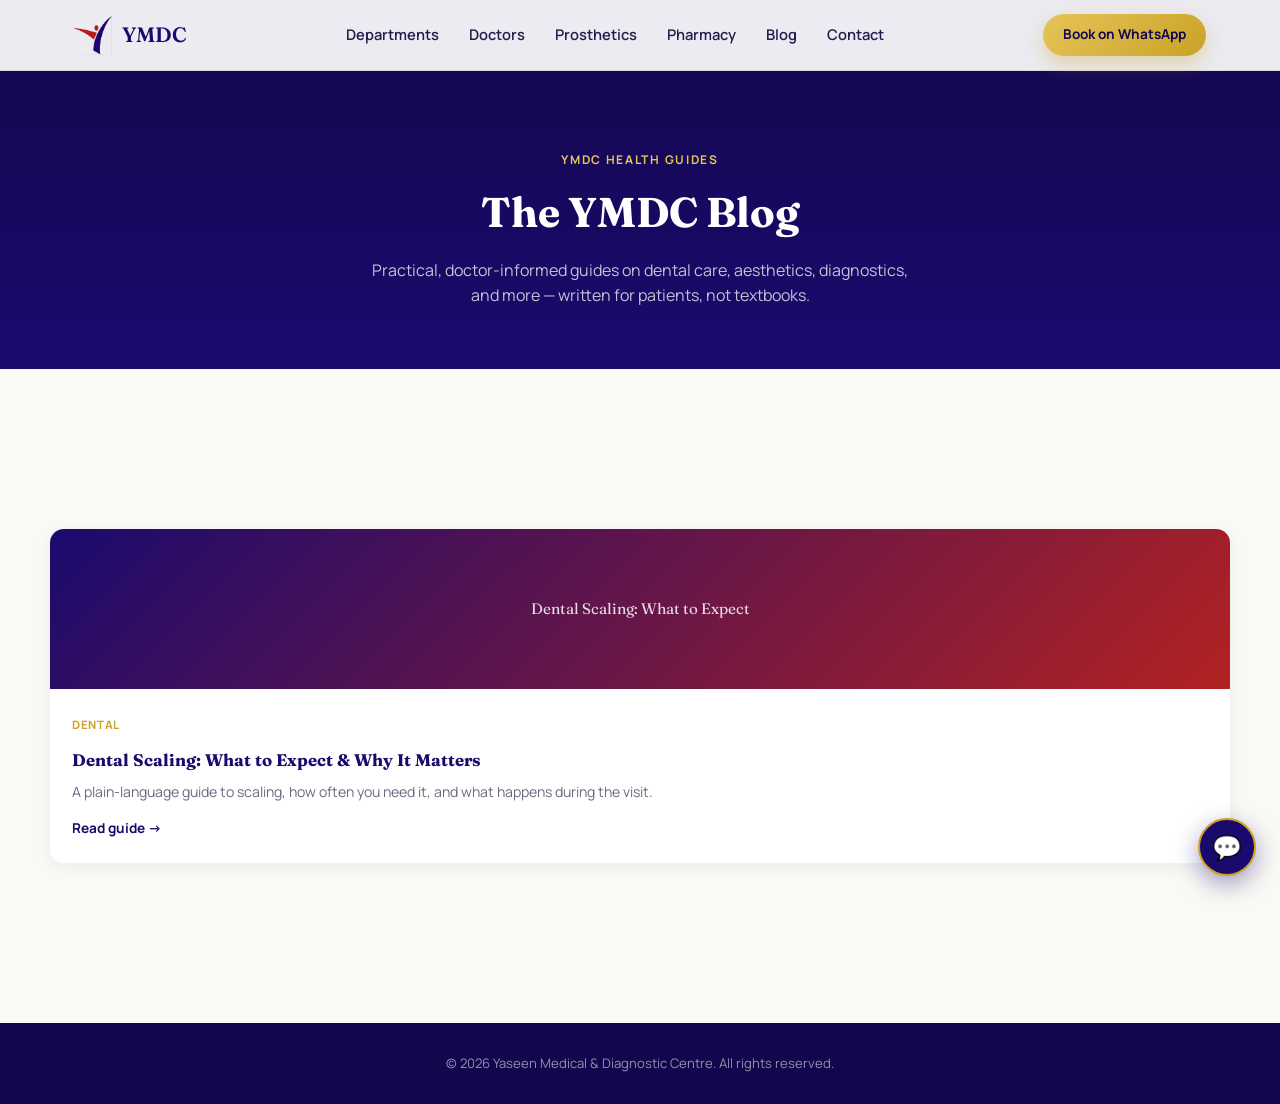
==== blog/index.html @ 47c88a50 "Initial YMDC site" ====
<!DOCTYPE html>
<html lang="en">
<head>
<meta charset="UTF-8">
<meta name="viewport" content="width=device-width, initial-scale=1.0">
<title>Blog — YMDC | Dental, Aesthetic & Health Guides</title>
<meta name="description" content="Health guides from Yaseen Medical & Diagnostic Centre — dental care, aesthetics, diagnostics, and prosthetics, explained simply by our consultants.">
<link rel="canonical" href="https://ymdc.pk/blog/">
<link rel="icon" type="image/png" href="../images/logo.png">
<link rel="stylesheet" href="../css/style.css">
</head>
<body>

<nav class="nav">
  <div class="nav-inner">
    <a href="../index.html" class="brand">
      <img src="../images/logo.png" alt="YMDC logo">
      YMDC
    </a>
    <ul class="nav-links">
      <li><a href="../index.html#departments">Departments</a></li>
      <li><a href="../index.html#doctors">Doctors</a></li>
      <li><a href="../index.html#prosthetics">Prosthetics</a></li>
      <li><a href="../index.html#pharmacy">Pharmacy</a></li>
      <li><a href="index.html">Blog</a></li>
      <li><a href="../index.html#contact">Contact</a></li>
    </ul>
    <div class="nav-cta">
      <a href="https://wa.me/923356733777" class="btn btn-gold btn-sm" target="_blank" rel="noopener">Book on WhatsApp</a>
    </div>
  </div>
</nav>

<header class="blog-hero">
  <div class="container">
    <span class="eyebrow" style="color:var(--gold-light)">YMDC Health Guides</span>
    <h1>The YMDC Blog</h1>
    <p>Practical, doctor-informed guides on dental care, aesthetics, diagnostics, and more — written for patients, not textbooks.</p>
  </div>
</header>

<section>
  <div class="container blog-index-grid">
    <a href="posts/dental-scaling-guide.html" class="blog-card">
      <div class="thumb">Dental Scaling: What to Expect</div>
      <div class="body">
        <span class="cat">Dental</span>
        <h3>Dental Scaling: What to Expect & Why It Matters</h3>
        <p>A plain-language guide to scaling, how often you need it, and what happens during the visit.</p>
        <span class="read-more">Read guide →</span>
      </div>
    </a>
    <!-- Add new <a class="blog-card"> blocks here as posts/*.html files are added -->
  </div>
</section>

<footer>
  <div class="container">
    &copy; <span id="year"></span> Yaseen Medical & Diagnostic Centre. All rights reserved.
  </div>
</footer>

<a href="https://wa.me/923356733777" class="wa-float" target="_blank" rel="noopener" aria-label="Book on WhatsApp">💬</a>
<script src="../js/main.js"></script>
</body>
</html>
---- css/style.css ----
/* ============================================
   YMDC — Yaseen Medical & Diagnostic Centre
   Brand: Navy / Gold / Red / White — premium, trustworthy, modest
   ============================================ */

@import url('https://fonts.googleapis.com/css2?family=Fraunces:ital,opsz,wght@0,9..144,400;0,9..144,600;1,9..144,500&family=Manrope:wght@400;500;600;700;800&display=swap');

:root {
  --navy: #1A0A6E;
  --navy-deep: #12074c;
  --gold: #C9A227;
  --gold-light: #e6c458;
  --red: #B22222;
  --white: #FFFFFF;
  --off-white: #FAF9F5;
  --ink: #221C4A;
  --grey: #6b6880;

  --font-display: 'Fraunces', serif;
  --font-body: 'Manrope', sans-serif;

  --radius: 14px;
  --shadow-soft: 0 10px 30px rgba(26, 10, 110, 0.08);
  --shadow-card: 0 4px 18px rgba(26, 10, 110, 0.06);
}

* { margin: 0; padding: 0; box-sizing: border-box; }

html { scroll-behavior: smooth; }

body {
  font-family: var(--font-body);
  color: var(--ink);
  background: var(--off-white);
  line-height: 1.6;
  overflow-x: hidden;
}

img { max-width: 100%; display: block; }
a { text-decoration: none; color: inherit; }
ul { list-style: none; }

.container {
  max-width: 1180px;
  margin: 0 auto;
  padding: 0 24px;
}

h1, h2, h3 { font-family: var(--font-display); color: var(--navy); }

.eyebrow {
  font-family: var(--font-body);
  font-weight: 700;
  letter-spacing: 0.14em;
  text-transform: uppercase;
  font-size: 0.75rem;
  color: var(--gold);
  display: block;
  margin-bottom: 10px;
}

/* ---------- Buttons ---------- */
.btn {
  display: inline-flex;
  align-items: center;
  gap: 8px;
  padding: 14px 28px;
  border-radius: 999px;
  font-weight: 700;
  font-size: 0.95rem;
  border: none;
  cursor: pointer;
  transition: transform 0.2s ease, box-shadow 0.2s ease;
}
.btn:hover { transform: translateY(-2px); }

.btn-gold {
  background: linear-gradient(135deg, var(--gold-light), var(--gold));
  color: var(--navy-deep);
  box-shadow: 0 8px 20px rgba(201, 162, 39, 0.35);
}
.btn-outline {
  background: transparent;
  color: var(--white);
  border: 1.5px solid rgba(255,255,255,0.6);
}
.btn-outline:hover { background: rgba(255,255,255,0.1); }

.btn-navy {
  background: var(--navy);
  color: var(--white);
  box-shadow: 0 8px 20px rgba(26,10,110,0.25);
}

/* ---------- Nav ---------- */
.nav {
  position: fixed;
  top: 0; left: 0; right: 0;
  z-index: 100;
  background: rgba(255,255,255,0.92);
  backdrop-filter: blur(10px);
  border-bottom: 1px solid rgba(26,10,110,0.08);
}
.nav-inner {
  max-width: 1180px;
  margin: 0 auto;
  padding: 14px 24px;
  display: flex;
  align-items: center;
  justify-content: space-between;
}
.brand {
  display: flex;
  align-items: center;
  gap: 10px;
  font-family: var(--font-display);
  font-weight: 600;
  font-size: 1.3rem;
  color: var(--navy);
}
.brand img { height: 40px; width: auto; }

.nav-links {
  display: flex;
  gap: 30px;
  font-weight: 600;
  font-size: 0.92rem;
}
.nav-links a { position: relative; padding: 4px 0; color: var(--ink); }
.nav-links a:hover { color: var(--navy); }
.nav-links a::after {
  content: '';
  position: absolute;
  bottom: -2px; left: 0;
  width: 0; height: 2px;
  background: var(--gold);
  transition: width 0.25s ease;
}
.nav-links a:hover::after { width: 100%; }

.nav-cta { display: flex; align-items: center; gap: 18px; }
.btn-sm { padding: 10px 20px; font-size: 0.85rem; }

.nav-toggle { display: none; }

/* ---------- Hero ---------- */
.hero {
  position: relative;
  padding: 170px 0 100px;
  background:
    radial-gradient(1200px 600px at 85% -10%, rgba(201,162,39,0.18), transparent 60%),
    linear-gradient(180deg, var(--navy-deep) 0%, var(--navy) 55%, #23117f 100%);
  color: var(--white);
  overflow: hidden;
}
.hero::before {
  content: '';
  position: absolute;
  inset: 0;
  background-image:
    linear-gradient(rgba(255,255,255,0.035) 1px, transparent 1px),
    linear-gradient(90deg, rgba(255,255,255,0.035) 1px, transparent 1px);
  background-size: 46px 46px;
  mask-image: radial-gradient(circle at 70% 20%, black, transparent 70%);
}
.hero-grid {
  position: relative;
  display: grid;
  grid-template-columns: 1.15fr 0.85fr;
  gap: 50px;
  align-items: center;
}
.hero h1 {
  font-size: clamp(2.4rem, 4.2vw, 3.6rem);
  color: var(--white);
  line-height: 1.08;
  font-weight: 600;
}
.hero h1 em {
  font-style: italic;
  color: var(--gold-light);
}
.hero p {
  margin-top: 20px;
  font-size: 1.1rem;
  color: rgba(255,255,255,0.82);
  max-width: 480px;
}
.hero-actions {
  margin-top: 34px;
  display: flex;
  gap: 16px;
  flex-wrap: wrap;
}
.hero-stats {
  margin-top: 50px;
  display: flex;
  gap: 40px;
}
.hero-stats div strong {
  display: block;
  font-family: var(--font-display);
  font-size: 1.8rem;
  color: var(--gold-light);
}
.hero-stats div span {
  font-size: 0.82rem;
  color: rgba(255,255,255,0.65);
}

.hero-card {
  background: rgba(255,255,255,0.06);
  border: 1px solid rgba(255,255,255,0.14);
  border-radius: var(--radius);
  padding: 30px;
  backdrop-filter: blur(6px);
}
.hero-card h3 {
  color: var(--white);
  font-size: 1.15rem;
  margin-bottom: 16px;
}
.hero-list li {
  display: flex;
  justify-content: space-between;
  padding: 12px 0;
  border-bottom: 1px dashed rgba(255,255,255,0.15);
  font-size: 0.92rem;
  color: rgba(255,255,255,0.85);
}
.hero-list li:last-child { border-bottom: none; }
.hero-list li span:last-child { color: var(--gold-light); font-weight: 600; }

/* ---------- Section shared ---------- */
section { padding: 90px 0; }
.section-head {
  text-align: center;
  max-width: 640px;
  margin: 0 auto 50px;
}
.section-head h2 {
  font-size: clamp(1.8rem, 3vw, 2.4rem);
  font-weight: 500;
}
.section-head p {
  margin-top: 14px;
  color: var(--grey);
  font-size: 1.02rem;
}

.bg-navy { background: var(--navy); color: var(--white); }
.bg-navy .section-head h2 { color: var(--white); }
.bg-navy .section-head p { color: rgba(255,255,255,0.7); }

/* ---------- Departments ---------- */
.dept-grid {
  display: grid;
  grid-template-columns: repeat(auto-fit, minmax(230px, 1fr));
  gap: 22px;
}
.dept-card {
  background: var(--white);
  border-radius: var(--radius);
  padding: 30px 26px;
  box-shadow: var(--shadow-card);
  border: 1px solid rgba(26,10,110,0.06);
  transition: transform 0.25s ease, box-shadow 0.25s ease;
  position: relative;
  overflow: hidden;
}
.dept-card:hover {
  transform: translateY(-6px);
  box-shadow: var(--shadow-soft);
}
.dept-card::before {
  content: '';
  position: absolute;
  top: 0; left: 0;
  width: 4px; height: 100%;
  background: linear-gradient(180deg, var(--gold), var(--red));
  opacity: 0;
  transition: opacity 0.25s ease;
}
.dept-card:hover::before { opacity: 1; }
.dept-icon { font-size: 1.8rem; margin-bottom: 14px; display: block; }
.dept-card h3 { font-size: 1.08rem; margin-bottom: 8px; }
.dept-card p { color: var(--grey); font-size: 0.92rem; }

/* ---------- Prosthetics feature ---------- */
.feature-split {
  display: grid;
  grid-template-columns: 1fr 1fr;
  gap: 60px;
  align-items: center;
}
.feature-split .tag {
  display: inline-block;
  background: rgba(201,162,39,0.14);
  color: var(--gold);
  font-weight: 700;
  font-size: 0.75rem;
  letter-spacing: 0.08em;
  text-transform: uppercase;
  padding: 6px 14px;
  border-radius: 999px;
  margin-bottom: 18px;
}
.feature-split h2 { font-size: 2rem; margin-bottom: 18px; }
.feature-split p { color: var(--grey); margin-bottom: 26px; font-size: 1.02rem; }
.feature-visual {
  background: linear-gradient(135deg, var(--navy), var(--navy-deep));
  border-radius: 20px;
  aspect-ratio: 4/3.2;
  position: relative;
  display: flex;
  align-items: center;
  justify-content: center;
  overflow: hidden;
}
.feature-visual::after {
  content: '';
  position: absolute;
  width: 220px; height: 220px;
  background: radial-gradient(circle, rgba(201,162,39,0.35), transparent 70%);
  top: -40px; right: -40px;
}
.feature-visual span {
  font-family: var(--font-display);
  color: rgba(255,255,255,0.9);
  font-size: 1.3rem;
  text-align: center;
  padding: 40px;
  position: relative;
  z-index: 1;
}
.feature-checks { display: flex; flex-direction: column; gap: 12px; }
.feature-checks li {
  display: flex;
  gap: 10px;
  align-items: flex-start;
  font-size: 0.95rem;
  color: var(--ink);
}
.feature-checks li::before {
  content: '✓';
  color: var(--red);
  font-weight: 800;
  flex-shrink: 0;
}

/* ---------- Doctors ---------- */
.doctor-group { margin-bottom: 46px; }
.doctor-group h3 {
  font-size: 1.1rem;
  color: var(--gold);
  font-family: var(--font-body);
  font-weight: 800;
  letter-spacing: 0.06em;
  text-transform: uppercase;
  margin-bottom: 20px;
  padding-bottom: 10px;
  border-bottom: 2px solid rgba(201,162,39,0.25);
}
.doctor-grid {
  display: grid;
  grid-template-columns: repeat(auto-fit, minmax(260px, 1fr));
  gap: 18px;
}
.doctor-card {
  background: var(--white);
  border-radius: var(--radius);
  padding: 22px 24px;
  box-shadow: var(--shadow-card);
  border-left: 3px solid var(--navy);
}
.doctor-card h4 { font-size: 1.05rem; color: var(--navy); margin-bottom: 6px; }
.doctor-card .qual { font-size: 0.85rem; color: var(--grey); margin-bottom: 12px; }
.doctor-card .avail {
  font-size: 0.85rem;
  color: var(--red);
  font-weight: 600;
  display: flex;
  align-items: center;
  gap: 6px;
}

/* ---------- Pharmacy ---------- */
.pharmacy-strip {
  background: linear-gradient(120deg, #fff 60%, rgba(201,162,39,0.06));
  border: 1px solid rgba(201,162,39,0.25);
  border-radius: var(--radius);
  padding: 40px;
  display: flex;
  align-items: center;
  justify-content: space-between;
  gap: 30px;
  flex-wrap: wrap;
}
.pharmacy-strip h3 { font-size: 1.4rem; margin-bottom: 8px; }
.pharmacy-strip p { color: var(--grey); }
.pharmacy-hours {
  background: var(--navy);
  color: var(--white);
  padding: 14px 26px;
  border-radius: 12px;
  text-align: center;
  font-weight: 700;
  white-space: nowrap;
}
.pharmacy-hours span { display: block; font-size: 0.75rem; font-weight: 500; color: var(--gold-light); }

/* ---------- Promotions ---------- */
.promo-grid {
  display: grid;
  grid-template-columns: repeat(auto-fit, minmax(280px, 1fr));
  gap: 20px;
}
.promo-card {
  background: linear-gradient(135deg, var(--navy-deep), var(--navy));
  color: var(--white);
  border-radius: var(--radius);
  padding: 30px;
  position: relative;
  overflow: hidden;
}
.promo-card::after {
  content: '';
  position: absolute;
  width: 140px; height: 140px;
  background: radial-gradient(circle, rgba(201,162,39,0.4), transparent 70%);
  bottom: -50px; right: -50px;
}
.promo-card .price {
  font-family: var(--font-display);
  font-size: 2.2rem;
  color: var(--gold-light);
  margin: 12px 0;
}
.promo-card p.note { font-size: 0.8rem; color: rgba(255,255,255,0.6); margin-top: 14px; }

/* ---------- Trust / Patient Info ---------- */
.trust-grid {
  display: grid;
  grid-template-columns: repeat(auto-fit, minmax(240px, 1fr));
  gap: 24px;
  margin-top: 40px;
}
.trust-card { text-align: center; padding: 20px; }
.trust-card .num {
  font-family: var(--font-display);
  font-size: 1.6rem;
  color: var(--gold);
  margin-bottom: 10px;
}
.trust-card p { font-size: 0.9rem; color: var(--grey); }

/* ---------- Blog preview ---------- */
.blog-grid {
  display: grid;
  grid-template-columns: repeat(auto-fit, minmax(280px, 1fr));
  gap: 24px;
}
.blog-card {
  background: var(--white);
  border-radius: var(--radius);
  overflow: hidden;
  box-shadow: var(--shadow-card);
  transition: transform 0.25s ease;
}
.blog-card:hover { transform: translateY(-6px); }
.blog-card .thumb {
  height: 160px;
  background: linear-gradient(135deg, var(--navy), var(--red));
  display: flex;
  align-items: center;
  justify-content: center;
  color: rgba(255,255,255,0.85);
  font-family: var(--font-display);
  font-size: 0.95rem;
  text-align: center;
  padding: 20px;
}
.blog-card .body { padding: 22px; }
.blog-card .cat {
  font-size: 0.72rem;
  font-weight: 700;
  letter-spacing: 0.06em;
  text-transform: uppercase;
  color: var(--gold);
}
.blog-card h3 { font-size: 1.05rem; margin: 10px 0 8px; }
.blog-card p { color: var(--grey); font-size: 0.88rem; }
.blog-card .read-more { margin-top: 14px; font-weight: 700; font-size: 0.85rem; color: var(--navy); display: inline-block; }

/* ---------- Contact / Footer ---------- */
.contact-wrap {
  display: grid;
  grid-template-columns: 1fr 1fr;
  gap: 50px;
}
.contact-block h3 { color: var(--white); font-size: 1.1rem; margin-bottom: 8px; }
.contact-block p, .contact-block a { color: rgba(255,255,255,0.75); font-size: 0.95rem; }
.contact-list { margin-top: 24px; display: flex; flex-direction: column; gap: 16px; }
.contact-list li { display: flex; gap: 12px; align-items: flex-start; }
.contact-list strong { color: var(--gold-light); display: block; font-size: 0.82rem; text-transform: uppercase; letter-spacing: 0.05em; margin-bottom: 2px; }
.map-embed {
  border-radius: var(--radius);
  overflow: hidden;
  border: 1px solid rgba(255,255,255,0.15);
  height: 320px;
}
.map-embed iframe { width: 100%; height: 100%; border: 0; filter: grayscale(0.3) contrast(1.05); }

footer {
  background: var(--navy-deep);
  color: rgba(255,255,255,0.55);
  padding: 30px 0;
  text-align: center;
  font-size: 0.82rem;
}
footer a { color: var(--gold-light); }

/* ---------- WhatsApp floating button ---------- */
.wa-float {
  position: fixed;
  bottom: 24px;
  right: 24px;
  z-index: 90;
  background: var(--navy);
  color: var(--white);
  width: 58px; height: 58px;
  border-radius: 50%;
  display: flex;
  align-items: center;
  justify-content: center;
  box-shadow: 0 8px 24px rgba(26,10,110,0.4);
  font-size: 1.5rem;
  border: 2px solid var(--gold);
}

/* ---------- Blog / Article pages ---------- */
.blog-hero {
  padding: 150px 0 60px;
  background: linear-gradient(180deg, var(--navy-deep), var(--navy));
  color: var(--white);
  text-align: center;
}
.blog-hero h1 { color: var(--white); font-size: clamp(1.8rem, 3.4vw, 2.6rem); }
.blog-hero p { color: rgba(255,255,255,0.75); margin-top: 12px; max-width: 560px; margin-left:auto; margin-right:auto; }

.blog-index-grid {
  display: grid;
  grid-template-columns: repeat(auto-fit, minmax(280px, 1fr));
  gap: 24px;
  padding: 70px 0;
}

.article {
  max-width: 740px;
  margin: 0 auto;
  padding: 70px 24px 100px;
}
.article .cat {
  font-size: 0.75rem;
  font-weight: 700;
  letter-spacing: 0.08em;
  text-transform: uppercase;
  color: var(--gold);
}
.article h1 {
  font-size: clamp(1.8rem, 3.6vw, 2.6rem);
  margin: 14px 0 10px;
}
.article .meta { color: var(--grey); font-size: 0.88rem; margin-bottom: 30px; }
.article h2 { font-size: 1.4rem; margin: 34px 0 14px; }
.article p { margin-bottom: 18px; color: var(--ink); font-size: 1.02rem; }
.article ul { margin: 0 0 18px 20px; list-style: disc; color: var(--ink); }
.article ul li { margin-bottom: 8px; }
.article .cta-box {
  background: var(--off-white);
  border: 1px solid rgba(26,10,110,0.1);
  border-radius: var(--radius);
  padding: 26px;
  margin-top: 40px;
  text-align: center;
}
.article .back-link { display:inline-block; margin-bottom: 20px; font-weight: 700; font-size: 0.88rem; color: var(--navy); }

/* ---------- Responsive ---------- */
@media (max-width: 900px) {
  .hero-grid, .feature-split, .contact-wrap { grid-template-columns: 1fr; }
  .nav-links { display: none; }
  .hero { padding: 140px 0 70px; }
}
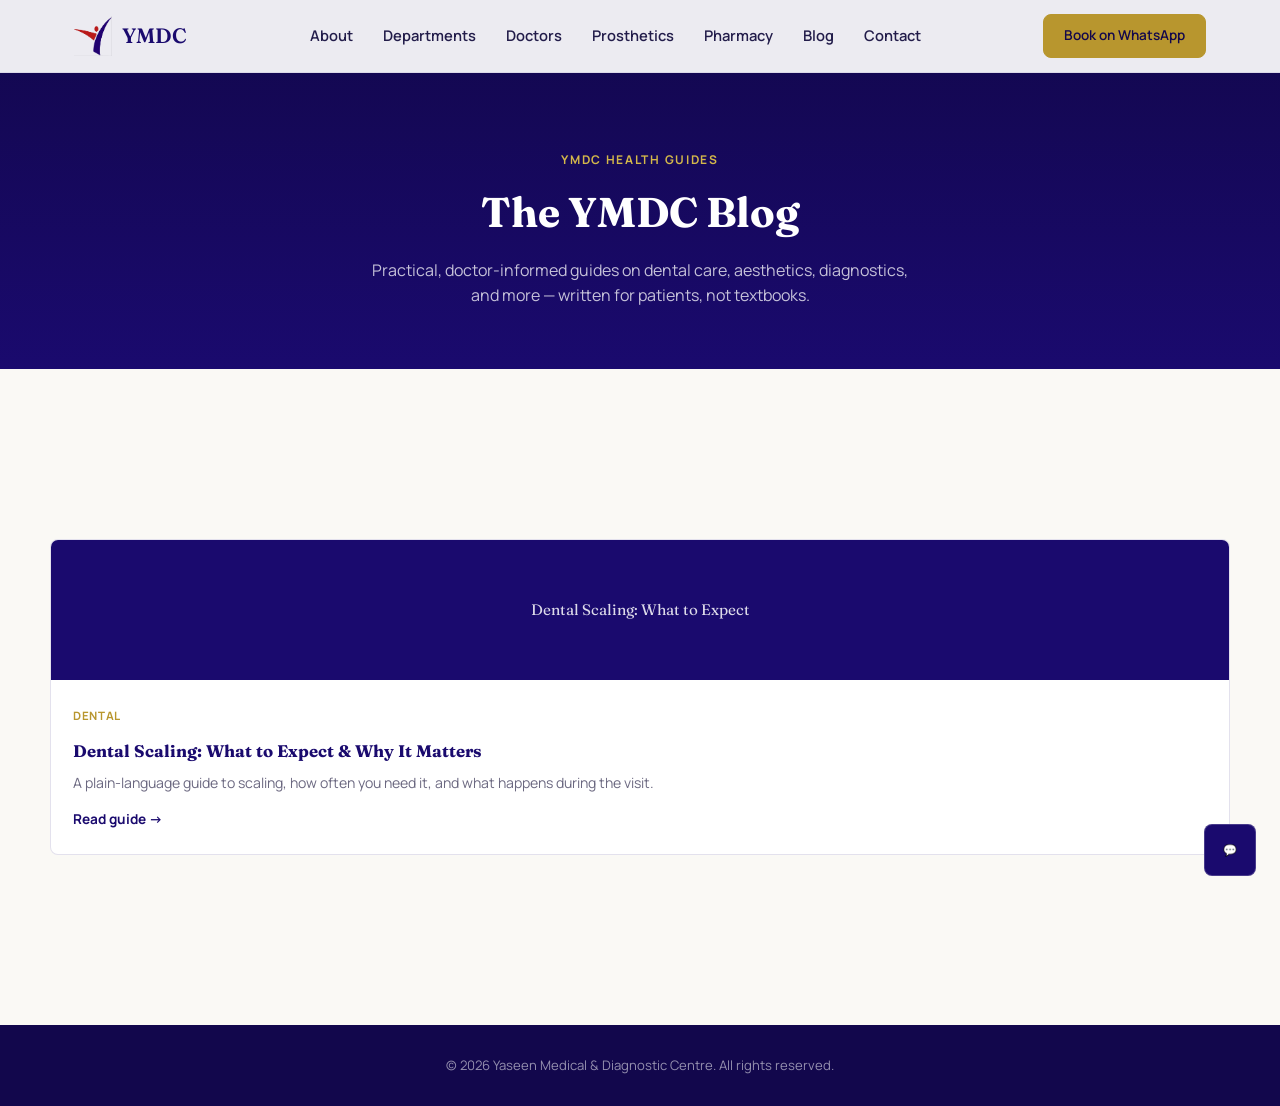
==== commit f1fc1d65: "Move About Us to a standalone about.html page Remove the inline homepage About section, add about.ht" ====
--- a/blog/index.html
+++ b/blog/index.html
@@ -18,6 +18,7 @@
       YMDC
     </a>
     <ul class="nav-links">
+      <li><a href="../about.html">About</a></li>
       <li><a href="../index.html#departments">Departments</a></li>
       <li><a href="../index.html#doctors">Doctors</a></li>
       <li><a href="../index.html#prosthetics">Prosthetics</a></li>
--- a/css/style.css
+++ b/css/style.css
@@ -1,6 +1,6 @@
 /* ============================================
    YMDC — Yaseen Medical & Diagnostic Centre
-   Brand: Navy / Gold / Red / White — premium, trustworthy, modest
+   Brand: Navy / Gold / Red / White — clean institutional, restrained
    ============================================ */
 
 @import url('https://fonts.googleapis.com/css2?family=Fraunces:ital,opsz,wght@0,9..144,400;0,9..144,600;1,9..144,500&family=Manrope:wght@400;500;600;700;800&display=swap');
@@ -8,8 +8,8 @@
 :root {
   --navy: #1A0A6E;
   --navy-deep: #12074c;
-  --gold: #C9A227;
-  --gold-light: #e6c458;
+  --gold: #B8962E;
+  --gold-light: #d4b84a;
   --red: #B22222;
   --white: #FFFFFF;
   --off-white: #FAF9F5;
@@ -19,9 +19,9 @@
   --font-display: 'Fraunces', serif;
   --font-body: 'Manrope', sans-serif;
 
-  --radius: 14px;
-  --shadow-soft: 0 10px 30px rgba(26, 10, 110, 0.08);
-  --shadow-card: 0 4px 18px rgba(26, 10, 110, 0.06);
+  --radius: 8px;
+  --border: 1px solid rgba(26, 10, 110, 0.12);
+  --border-hover: 1px solid rgba(26, 10, 110, 0.35);
 }
 
 * { margin: 0; padding: 0; box-sizing: border-box; }
@@ -64,33 +64,35 @@
   display: inline-flex;
   align-items: center;
   gap: 8px;
-  padding: 14px 28px;
-  border-radius: 999px;
-  font-weight: 700;
+  padding: 12px 24px;
+  border-radius: var(--radius);
+  font-weight: 600;
   font-size: 0.95rem;
-  border: none;
+  border: 1px solid transparent;
   cursor: pointer;
-  transition: transform 0.2s ease, box-shadow 0.2s ease;
-}
-.btn:hover { transform: translateY(-2px); }
+  transition: background 0.15s ease, border-color 0.15s ease, color 0.15s ease;
+}
 
 .btn-gold {
-  background: linear-gradient(135deg, var(--gold-light), var(--gold));
+  background: var(--gold);
   color: var(--navy-deep);
-  box-shadow: 0 8px 20px rgba(201, 162, 39, 0.35);
-}
+  border-color: var(--gold);
+}
+.btn-gold:hover { background: var(--gold-light); border-color: var(--gold-light); }
+
 .btn-outline {
   background: transparent;
   color: var(--white);
-  border: 1.5px solid rgba(255,255,255,0.6);
-}
-.btn-outline:hover { background: rgba(255,255,255,0.1); }
+  border: 1px solid rgba(255,255,255,0.55);
+}
+.btn-outline:hover { border-color: rgba(255,255,255,0.9); background: transparent; }
 
 .btn-navy {
   background: var(--navy);
   color: var(--white);
-  box-shadow: 0 8px 20px rgba(26,10,110,0.25);
-}
+  border-color: var(--navy);
+}
+.btn-navy:hover { background: var(--navy-deep); border-color: var(--navy-deep); }
 
 /* ---------- Nav ---------- */
 .nav {
@@ -146,10 +148,8 @@
 /* ---------- Hero ---------- */
 .hero {
   position: relative;
-  padding: 170px 0 100px;
-  background:
-    radial-gradient(1200px 600px at 85% -10%, rgba(201,162,39,0.18), transparent 60%),
-    linear-gradient(180deg, var(--navy-deep) 0%, var(--navy) 55%, #23117f 100%);
+  padding: 160px 0 100px;
+  background: linear-gradient(180deg, var(--navy-deep) 0%, var(--navy) 100%);
   color: var(--white);
   overflow: hidden;
 }
@@ -168,7 +168,12 @@
   display: grid;
   grid-template-columns: 1.15fr 0.85fr;
   gap: 50px;
-  align-items: center;
+  align-items: start;
+}
+.hero-aside {
+  display: flex;
+  flex-direction: column;
+  gap: 16px;
 }
 .hero h1 {
   font-size: clamp(2.4rem, 4.2vw, 3.6rem);
@@ -201,7 +206,7 @@
   display: block;
   font-family: var(--font-display);
   font-size: 1.8rem;
-  color: var(--gold-light);
+  color: var(--white);
 }
 .hero-stats div span {
   font-size: 0.82rem;
@@ -229,10 +234,59 @@
   color: rgba(255,255,255,0.85);
 }
 .hero-list li:last-child { border-bottom: none; }
-.hero-list li span:last-child { color: var(--gold-light); font-weight: 600; }
+.hero-list li span:last-child { color: rgba(255,255,255,0.9); font-weight: 600; }
+
+/* Find a Doctor — AKUH-style labeled select + search */
+.find-doctor-label {
+  display: block;
+  font-family: var(--font-body);
+  font-weight: 700;
+  font-size: 0.75rem;
+  letter-spacing: 0.08em;
+  text-transform: uppercase;
+  color: rgba(255,255,255,0.75);
+  margin-bottom: 12px;
+}
+.find-doctor-row {
+  display: flex;
+  gap: 10px;
+  align-items: stretch;
+}
+.find-doctor-row select {
+  flex: 1;
+  min-width: 0;
+  appearance: none;
+  background: rgba(255,255,255,0.08);
+  color: var(--white);
+  border: 1px solid rgba(255,255,255,0.25);
+  border-radius: var(--radius);
+  padding: 10px 14px;
+  font-family: var(--font-body);
+  font-size: 0.9rem;
+  cursor: pointer;
+}
+.find-doctor-row select option {
+  color: var(--ink);
+  background: var(--white);
+}
+.find-doctor-row select:focus {
+  outline: none;
+  border-color: rgba(255,255,255,0.55);
+}
+.find-doctor-row .btn { flex-shrink: 0; }
+
+@keyframes doctorHighlight {
+  0%, 100% { border-color: rgba(26, 10, 110, 0.12); }
+  20%, 80% { border-color: var(--gold); }
+  50% { border-color: var(--gold-light); }
+}
+.doctor-card.is-highlighted {
+  animation: doctorHighlight 2s ease;
+  border-color: var(--gold);
+}
 
 /* ---------- Section shared ---------- */
-section { padding: 90px 0; }
+section { padding: 100px 0; }
 .section-head {
   text-align: center;
   max-width: 640px;
@@ -252,37 +306,91 @@
 .bg-navy .section-head h2 { color: var(--white); }
 .bg-navy .section-head p { color: rgba(255,255,255,0.7); }
 
+/* ---------- About (editorial) ---------- */
+.about-section {
+  background: var(--white);
+}
+.about-page {
+  padding-top: 140px;
+  padding-bottom: 100px;
+  min-height: 70vh;
+}
+.about-wrap {
+  max-width: 760px;
+}
+.about-intro h1 {
+  font-size: clamp(2rem, 3.4vw, 2.8rem);
+  font-weight: 500;
+  margin-bottom: 8px;
+}
+.about-mission {
+  font-size: 1.12rem;
+  line-height: 1.7;
+  color: var(--grey);
+  max-width: 42em;
+}
+.about-block {
+  margin-top: 56px;
+  padding-top: 40px;
+  border-top: 1px solid rgba(26, 10, 110, 0.1);
+}
+.about-block-first {
+  margin-top: 40px;
+  padding-top: 0;
+  border-top: none;
+}
+.about-block h2 {
+  font-family: var(--font-body);
+  font-size: 0.78rem;
+  font-weight: 700;
+  letter-spacing: 0.1em;
+  text-transform: uppercase;
+  color: var(--navy);
+  margin-bottom: 22px;
+}
+.about-block p {
+  font-size: 1.02rem;
+  line-height: 1.7;
+  color: var(--grey);
+  max-width: 40em;
+}
+.about-values {
+  display: flex;
+  flex-direction: column;
+  gap: 16px;
+}
+.about-values li {
+  font-size: 1.02rem;
+  line-height: 1.65;
+  color: var(--grey);
+  max-width: 40em;
+  padding-left: 0;
+}
+.about-values strong {
+  font-family: var(--font-body);
+  font-weight: 700;
+  color: var(--navy);
+}
+
 /* ---------- Departments ---------- */
 .dept-grid {
   display: grid;
   grid-template-columns: repeat(auto-fit, minmax(230px, 1fr));
-  gap: 22px;
+  gap: 16px;
 }
 .dept-card {
   background: var(--white);
   border-radius: var(--radius);
-  padding: 30px 26px;
-  box-shadow: var(--shadow-card);
-  border: 1px solid rgba(26,10,110,0.06);
-  transition: transform 0.25s ease, box-shadow 0.25s ease;
+  padding: 28px 24px;
+  border: var(--border);
+  transition: border-color 0.15s ease;
   position: relative;
-  overflow: hidden;
-}
-.dept-card:hover {
-  transform: translateY(-6px);
-  box-shadow: var(--shadow-soft);
-}
-.dept-card::before {
-  content: '';
-  position: absolute;
-  top: 0; left: 0;
-  width: 4px; height: 100%;
-  background: linear-gradient(180deg, var(--gold), var(--red));
-  opacity: 0;
-  transition: opacity 0.25s ease;
-}
-.dept-card:hover::before { opacity: 1; }
-.dept-icon { font-size: 1.8rem; margin-bottom: 14px; display: block; }
+}
+.dept-card:hover { border: var(--border-hover); }
+/* Icon slot — replace .dept-icon contents with a simple line-icon SVG when available */
+.dept-icon {
+  display: none;
+}
 .dept-card h3 { font-size: 1.08rem; margin-bottom: 8px; }
 .dept-card p { color: var(--grey); font-size: 0.92rem; }
 
@@ -295,44 +403,45 @@
 }
 .feature-split .tag {
   display: inline-block;
-  background: rgba(201,162,39,0.14);
-  color: var(--gold);
+  background: transparent;
+  color: var(--navy);
   font-weight: 700;
   font-size: 0.75rem;
   letter-spacing: 0.08em;
   text-transform: uppercase;
-  padding: 6px 14px;
-  border-radius: 999px;
-  margin-bottom: 18px;
+  padding: 0;
+  border-radius: 0;
+  margin-bottom: 14px;
+  border-bottom: 2px solid var(--gold);
 }
 .feature-split h2 { font-size: 2rem; margin-bottom: 18px; }
 .feature-split p { color: var(--grey); margin-bottom: 26px; font-size: 1.02rem; }
-.feature-visual {
-  background: linear-gradient(135deg, var(--navy), var(--navy-deep));
-  border-radius: 20px;
-  aspect-ratio: 4/3.2;
-  position: relative;
-  display: flex;
-  align-items: center;
-  justify-content: center;
-  overflow: hidden;
-}
-.feature-visual::after {
-  content: '';
-  position: absolute;
-  width: 220px; height: 220px;
-  background: radial-gradient(circle, rgba(201,162,39,0.35), transparent 70%);
-  top: -40px; right: -40px;
-}
-.feature-visual span {
-  font-family: var(--font-display);
-  color: rgba(255,255,255,0.9);
-  font-size: 1.3rem;
-  text-align: center;
-  padding: 40px;
-  position: relative;
-  z-index: 1;
-}
+.prosthetics-carousel-wrap { position: relative; }
+.prosthetics-carousel {
+  display: flex;
+  gap: 0;
+  overflow-x: auto;
+  scroll-snap-type: x mandatory;
+  border-radius: var(--radius);
+  scrollbar-width: none;
+}
+.prosthetics-carousel::-webkit-scrollbar { display: none; }
+.prosthetics-slide {
+  scroll-snap-align: start;
+  flex: 0 0 100%;
+  min-width: 100%;
+  aspect-ratio: 4 / 3.2;
+  background-color: var(--navy-deep);
+  background-size: cover;
+  background-position: center;
+}
+#prosthetics .carousel-arrows { margin-top: 16px; }
+#prosthetics .carousel-arrow {
+  border: 1px solid rgba(18, 7, 76, 0.2);
+  background: rgba(18, 7, 76, 0.06);
+  color: var(--navy);
+}
+#prosthetics .carousel-arrow:hover { background: rgba(18, 7, 76, 0.12); }
 .feature-checks { display: flex; flex-direction: column; gap: 12px; }
 .feature-checks li {
   display: flex;
@@ -342,37 +451,40 @@
   color: var(--ink);
 }
 .feature-checks li::before {
-  content: '✓';
-  color: var(--red);
-  font-weight: 800;
+  content: '';
+  width: 6px;
+  height: 6px;
+  margin-top: 8px;
+  background: var(--navy);
   flex-shrink: 0;
 }
 
 /* ---------- Doctors ---------- */
 .doctor-group { margin-bottom: 46px; }
 .doctor-group h3 {
-  font-size: 1.1rem;
-  color: var(--gold);
+  font-size: 1rem;
+  color: rgba(255,255,255,0.9);
   font-family: var(--font-body);
-  font-weight: 800;
+  font-weight: 700;
   letter-spacing: 0.06em;
   text-transform: uppercase;
   margin-bottom: 20px;
   padding-bottom: 10px;
-  border-bottom: 2px solid rgba(201,162,39,0.25);
+  border-bottom: 1px solid rgba(255,255,255,0.2);
 }
 .doctor-grid {
   display: grid;
   grid-template-columns: repeat(auto-fit, minmax(260px, 1fr));
-  gap: 18px;
+  gap: 14px;
 }
 .doctor-card {
   background: var(--white);
   border-radius: var(--radius);
   padding: 22px 24px;
-  box-shadow: var(--shadow-card);
-  border-left: 3px solid var(--navy);
-}
+  border: var(--border);
+  transition: border-color 0.15s ease;
+}
+.doctor-card:hover { border: var(--border-hover); }
 .doctor-card h4 { font-size: 1.05rem; color: var(--navy); margin-bottom: 6px; }
 .doctor-card .qual { font-size: 0.85rem; color: var(--grey); margin-bottom: 12px; }
 .doctor-card .avail {
@@ -386,8 +498,8 @@
 
 /* ---------- Pharmacy ---------- */
 .pharmacy-strip {
-  background: linear-gradient(120deg, #fff 60%, rgba(201,162,39,0.06));
-  border: 1px solid rgba(201,162,39,0.25);
+  background: var(--white);
+  border: var(--border);
   border-radius: var(--radius);
   padding: 40px;
   display: flex;
@@ -402,7 +514,7 @@
   background: var(--navy);
   color: var(--white);
   padding: 14px 26px;
-  border-radius: 12px;
+  border-radius: var(--radius);
   text-align: center;
   font-weight: 700;
   white-space: nowrap;
@@ -416,27 +528,207 @@
   gap: 20px;
 }
 .promo-card {
-  background: linear-gradient(135deg, var(--navy-deep), var(--navy));
-  color: var(--white);
-  border-radius: var(--radius);
-  padding: 30px;
+  background: rgba(255,255,255,0.04);
+  color: var(--white);
+  border-radius: var(--radius);
+  padding: 28px;
   position: relative;
-  overflow: hidden;
-}
-.promo-card::after {
+  border: 1px solid rgba(255,255,255,0.18);
+  transition: border-color 0.15s ease;
+}
+.promo-card:hover { border-color: rgba(255,255,255,0.4); }
+.promo-card .price {
+  font-family: var(--font-display);
+  font-size: 2rem;
+  color: var(--white);
+  margin: 12px 0;
+}
+.promo-card p.note { font-size: 0.8rem; color: rgba(255,255,255,0.6); margin-top: 14px; }
+.promo-card h3 { color: var(--white); }
+
+/* ---------- Background photo sections (low-opacity real photography) ---------- */
+/* Drop matching filenames into /images to activate — gradient shows as graceful fallback if missing */
+.bg-photo {
+  position: relative;
+  background-color: var(--navy-deep);
+  background-size: cover;
+  background-position: center;
+  isolation: isolate;
+}
+.bg-photo::before {
   content: '';
   position: absolute;
-  width: 140px; height: 140px;
-  background: radial-gradient(circle, rgba(201,162,39,0.4), transparent 70%);
-  bottom: -50px; right: -50px;
-}
-.promo-card .price {
-  font-family: var(--font-display);
-  font-size: 2.2rem;
-  color: var(--gold-light);
-  margin: 12px 0;
-}
-.promo-card p.note { font-size: 0.8rem; color: rgba(255,255,255,0.6); margin-top: 14px; }
+  inset: 0;
+  z-index: 0;
+  background: linear-gradient(180deg, rgba(18,7,76,0.55), rgba(18,7,76,0.45));
+}
+.bg-photo > .container { position: relative; z-index: 1; }
+
+.bg-photo-light {
+  position: relative;
+  background-color: var(--off-white);
+  background-size: cover;
+  background-position: center;
+  isolation: isolate;
+}
+.bg-photo-light::before {
+  content: '';
+  position: absolute;
+  inset: 0;
+  z-index: 0;
+  background: linear-gradient(180deg, rgba(250,249,245,0.55), rgba(250,249,245,0.45));
+}
+.bg-photo-light > .container { position: relative; z-index: 1; }
+
+/* Keep section headings readable over more-visible photo backgrounds */
+#doctors.bg-photo .section-head h2,
+#doctors.bg-photo .doctor-group h3 {
+  text-shadow: 0 1px 10px rgba(18, 7, 76, 0.55);
+}
+#departments.bg-photo-light .section-head h2 {
+  text-shadow: 0 1px 8px rgba(250, 249, 245, 0.9);
+}
+
+/* ---------- Hero background carousel ---------- */
+.hero-bg-slide {
+  position: absolute;
+  inset: 0;
+  background-size: cover;
+  background-position: center;
+  opacity: 0;
+  transition: opacity 1.8s ease;
+  z-index: 0;
+}
+.hero-bg-slide.active { opacity: 0.28; }
+.hero > .hero-grid { position: relative; z-index: 1; }
+
+/* ---------- Department card interactivity ---------- */
+.dept-card { cursor: pointer; text-align: left; width: 100%; font: inherit; color: inherit; }
+.dept-card .learn { margin-top: 12px; font-size: 0.8rem; font-weight: 700; color: var(--navy); display: inline-block; }
+
+/* ---------- Department Modal ---------- */
+.dept-modal-overlay {
+  position: fixed;
+  inset: 0;
+  background: rgba(18,7,76,0.6);
+  backdrop-filter: blur(4px);
+  z-index: 200;
+  display: none;
+  align-items: center;
+  justify-content: center;
+  padding: 24px;
+}
+.dept-modal-overlay.open { display: flex; }
+.dept-modal {
+  background: var(--white);
+  border-radius: var(--radius);
+  max-width: 520px;
+  width: 100%;
+  max-height: 85vh;
+  overflow-y: auto;
+  padding: 36px;
+  position: relative;
+  border: var(--border);
+}
+.dept-modal-close {
+  position: absolute;
+  top: 20px; right: 20px;
+  width: 34px; height: 34px;
+  border-radius: var(--radius);
+  border: var(--border);
+  background: var(--off-white);
+  color: var(--navy);
+  font-size: 1.1rem;
+  cursor: pointer;
+  display: flex;
+  align-items: center;
+  justify-content: center;
+}
+/* Icon slot — replace with line-icon SVG when available */
+.dept-modal .icon { display: none; }
+.dept-modal h3 { font-size: 1.5rem; margin-bottom: 10px; }
+.dept-modal p.desc { color: var(--grey); margin-bottom: 24px; }
+.dept-modal .doctor-list-title {
+  font-size: 0.75rem;
+  font-weight: 800;
+  letter-spacing: 0.08em;
+  text-transform: uppercase;
+  color: var(--gold);
+  margin-bottom: 12px;
+}
+.dept-modal .test-list {
+  display: grid;
+  grid-template-columns: 1fr 1fr;
+  gap: 0;
+  margin-bottom: 16px;
+  border: var(--border);
+  border-radius: var(--radius);
+  overflow: hidden;
+}
+.dept-modal .test-list li {
+  padding: 10px 14px;
+  font-size: 0.88rem;
+  color: var(--ink);
+  border-bottom: 1px solid rgba(26, 10, 110, 0.08);
+  border-right: 1px solid rgba(26, 10, 110, 0.08);
+}
+.dept-modal .test-list li:nth-child(2n) { border-right: none; }
+.dept-modal .test-list li:nth-last-child(-n+2) { border-bottom: none; }
+.dept-modal .test-note {
+  font-size: 0.88rem;
+  margin-bottom: 20px;
+}
+@media (max-width: 480px) {
+  .dept-modal .test-list { grid-template-columns: 1fr; }
+  .dept-modal .test-list li { border-right: none; }
+  .dept-modal .test-list li:last-child { border-bottom: none; }
+  .dept-modal .test-list li:nth-last-child(-n+2) { border-bottom: 1px solid rgba(26, 10, 110, 0.08); }
+  .dept-modal .test-list li:last-child { border-bottom: none; }
+}
+.dept-modal .doc-row {
+  border-left: 3px solid var(--navy);
+  background: var(--off-white);
+  border-radius: 10px;
+  padding: 14px 18px;
+  margin-bottom: 12px;
+}
+.dept-modal .doc-row h4 { font-size: 1rem; color: var(--navy); margin-bottom: 4px; }
+.dept-modal .doc-row .qual { font-size: 0.82rem; color: var(--grey); margin-bottom: 6px; }
+.dept-modal .doc-row .avail { font-size: 0.8rem; color: var(--red); font-weight: 600; }
+.dept-modal .btn { width: 100%; justify-content: center; margin-top: 10px; }
+
+/* ---------- Promotions carousel ---------- */
+.promo-carousel-wrap { position: relative; }
+.promo-carousel {
+  display: flex;
+  gap: 20px;
+  overflow-x: auto;
+  scroll-snap-type: x mandatory;
+  padding-bottom: 10px;
+  scrollbar-width: none;
+}
+.promo-carousel::-webkit-scrollbar { display: none; }
+.promo-carousel .promo-card {
+  scroll-snap-align: start;
+  min-width: 280px;
+  flex: 1 0 300px;
+}
+.carousel-arrows { display: flex; gap: 10px; justify-content: center; margin-top: 22px; }
+.carousel-arrow {
+  width: 42px; height: 42px;
+  border-radius: 50%;
+  border: 1px solid rgba(255,255,255,0.25);
+  background: rgba(255,255,255,0.08);
+  color: var(--white);
+  cursor: pointer;
+  font-size: 1.1rem;
+}
+.carousel-arrow:hover { background: rgba(255,255,255,0.16); }
+
+/* Section-specific background photo slots — drop matching files into /images to activate */
+#departments.bg-photo-light { background-image: url('../images/image2.png'); }
+#doctors.bg-photo { background-image: url('../images/image3.png'); }
+#promotions.bg-navy { background-color: var(--navy); }
 
 /* ---------- Trust / Patient Info ---------- */
 .trust-grid {
@@ -445,14 +737,24 @@
   gap: 24px;
   margin-top: 40px;
 }
-.trust-card { text-align: center; padding: 20px; }
+.trust-card {
+  text-align: left;
+  padding: 24px;
+  border: 1px solid rgba(255,255,255,0.18);
+  border-radius: var(--radius);
+  transition: border-color 0.15s ease;
+}
+.trust-card:hover { border-color: rgba(255,255,255,0.4); }
 .trust-card .num {
-  font-family: var(--font-display);
-  font-size: 1.6rem;
-  color: var(--gold);
-  margin-bottom: 10px;
-}
-.trust-card p { font-size: 0.9rem; color: var(--grey); }
+  font-family: var(--font-body);
+  font-size: 0.75rem;
+  font-weight: 700;
+  letter-spacing: 0.08em;
+  text-transform: uppercase;
+  color: rgba(255,255,255,0.55);
+  margin-bottom: 12px;
+}
+.trust-card p { font-size: 0.95rem; color: rgba(255,255,255,0.85); }
 
 /* ---------- Blog preview ---------- */
 .blog-grid {
@@ -464,13 +766,13 @@
   background: var(--white);
   border-radius: var(--radius);
   overflow: hidden;
-  box-shadow: var(--shadow-card);
-  transition: transform 0.25s ease;
-}
-.blog-card:hover { transform: translateY(-6px); }
+  border: var(--border);
+  transition: border-color 0.15s ease;
+}
+.blog-card:hover { border: var(--border-hover); transform: none; }
 .blog-card .thumb {
-  height: 160px;
-  background: linear-gradient(135deg, var(--navy), var(--red));
+  height: 140px;
+  background: var(--navy);
   display: flex;
   align-items: center;
   justify-content: center;
@@ -528,14 +830,15 @@
   z-index: 90;
   background: var(--navy);
   color: var(--white);
-  width: 58px; height: 58px;
-  border-radius: 50%;
+  width: 52px; height: 52px;
+  border-radius: var(--radius);
   display: flex;
   align-items: center;
   justify-content: center;
-  box-shadow: 0 8px 24px rgba(26,10,110,0.4);
-  font-size: 1.5rem;
-  border: 2px solid var(--gold);
+  font-size: 0.7rem;
+  font-weight: 700;
+  letter-spacing: 0.04em;
+  border: 1px solid rgba(255,255,255,0.2);
 }
 
 /* ---------- Blog / Article pages ---------- */
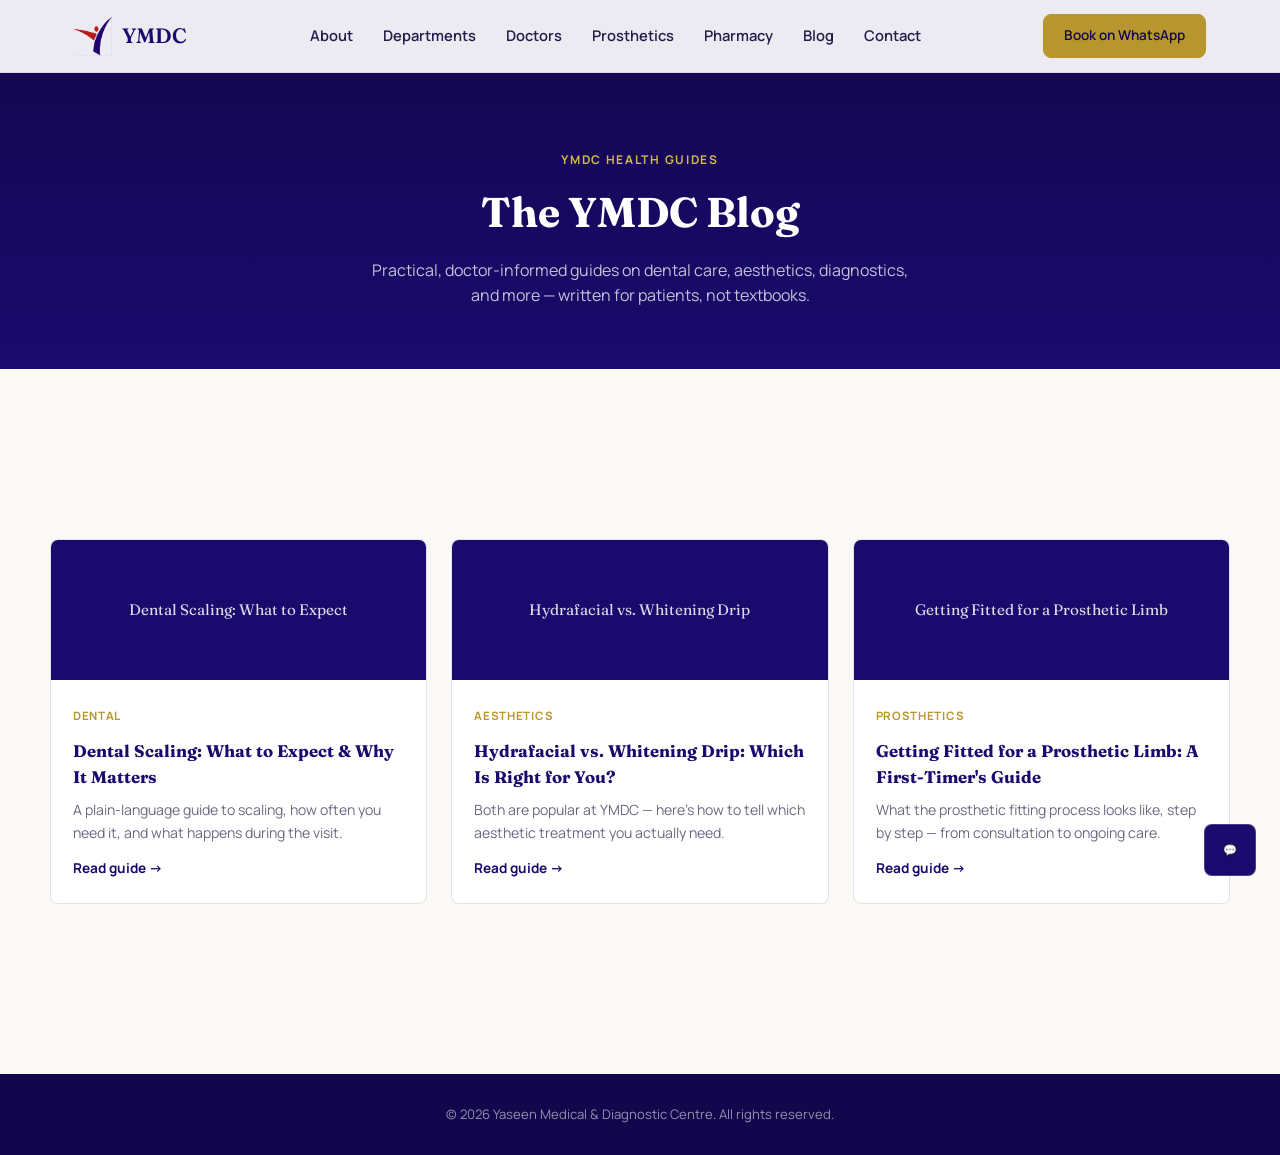
==== commit bdecce0e: "Add pharmacy catalogue page and two full blog posts Ship a searchable pharmacy inventory page and re" ====
--- a/blog/index.html
+++ b/blog/index.html
@@ -22,7 +22,7 @@
       <li><a href="../index.html#departments">Departments</a></li>
       <li><a href="../index.html#doctors">Doctors</a></li>
       <li><a href="../index.html#prosthetics">Prosthetics</a></li>
-      <li><a href="../index.html#pharmacy">Pharmacy</a></li>
+      <li><a href="../pharmacy.html">Pharmacy</a></li>
       <li><a href="index.html">Blog</a></li>
       <li><a href="../index.html#contact">Contact</a></li>
     </ul>
@@ -51,8 +51,24 @@
         <span class="read-more">Read guide →</span>
       </div>
     </a>
-    <!-- Add new <a class="blog-card"> blocks here as posts/*.html files are added -->
-  </div>
+    <a href="posts/hydrafacial-vs-whitening-drip.html" class="blog-card">
+      <div class="thumb">Hydrafacial vs. Whitening Drip</div>
+      <div class="body">
+        <span class="cat">Aesthetics</span>
+        <h3>Hydrafacial vs. Whitening Drip: Which Is Right for You?</h3>
+        <p>Both are popular at YMDC — here's how to tell which aesthetic treatment you actually need.</p>
+        <span class="read-more">Read guide →</span>
+      </div>
+    </a>
+    <a href="posts/prosthetic-limb-first-timer-guide.html" class="blog-card">
+      <div class="thumb">Getting Fitted for a Prosthetic Limb</div>
+      <div class="body">
+        <span class="cat">Prosthetics</span>
+        <h3>Getting Fitted for a Prosthetic Limb: A First-Timer's Guide</h3>
+        <p>What the prosthetic fitting process looks like, step by step — from consultation to ongoing care.</p>
+        <span class="read-more">Read guide →</span>
+      </div>
+    </a>  </div>
 </section>
 
 <footer>
--- a/css/style.css
+++ b/css/style.css
@@ -520,6 +520,148 @@
   white-space: nowrap;
 }
 .pharmacy-hours span { display: block; font-size: 0.75rem; font-weight: 500; color: var(--gold-light); }
+
+/* ---------- Pharmacy catalogue page ---------- */
+.pharmacy-page {
+  padding: 140px 0 120px;
+  background: var(--off-white);
+  min-height: 70vh;
+}
+.pharmacy-page-wrap { max-width: 820px; }
+.pharmacy-intro h1 {
+  font-size: clamp(2rem, 3.4vw, 2.8rem);
+  font-weight: 500;
+  margin-bottom: 16px;
+}
+.pharmacy-intro p {
+  font-size: 1.05rem;
+  line-height: 1.7;
+  color: var(--grey);
+  max-width: 40em;
+}
+.pharmacy-controls {
+  margin-top: 36px;
+  display: flex;
+  flex-wrap: wrap;
+  gap: 14px;
+  align-items: center;
+  justify-content: space-between;
+}
+.pharmacy-tabs {
+  display: flex;
+  gap: 0;
+  border: var(--border);
+  border-radius: var(--radius);
+  overflow: hidden;
+}
+.pharmacy-tab {
+  appearance: none;
+  background: var(--white);
+  border: none;
+  border-right: var(--border);
+  padding: 10px 18px;
+  font-family: var(--font-body);
+  font-size: 0.9rem;
+  font-weight: 600;
+  color: var(--grey);
+  cursor: pointer;
+  transition: background 0.15s ease, color 0.15s ease;
+}
+.pharmacy-tab:last-child { border-right: none; }
+.pharmacy-tab.is-active {
+  background: var(--navy);
+  color: var(--white);
+}
+.pharmacy-search-label { flex: 1; min-width: 200px; max-width: 360px; }
+.pharmacy-search-label input {
+  width: 100%;
+  border: var(--border);
+  border-radius: var(--radius);
+  background: var(--white);
+  padding: 10px 14px;
+  font-family: var(--font-body);
+  font-size: 0.95rem;
+  color: var(--ink);
+}
+.pharmacy-search-label input:focus {
+  outline: none;
+  border-color: rgba(26, 10, 110, 0.35);
+}
+.pharmacy-count {
+  margin: 18px 0 10px;
+  font-size: 0.82rem;
+  font-weight: 600;
+  color: var(--grey);
+}
+.pharmacy-table-wrap {
+  border: var(--border);
+  border-radius: var(--radius);
+  overflow: hidden;
+  background: var(--white);
+}
+.pharmacy-table {
+  width: 100%;
+  border-collapse: collapse;
+}
+.pharmacy-table thead th {
+  text-align: left;
+  font-size: 0.72rem;
+  font-weight: 700;
+  letter-spacing: 0.08em;
+  text-transform: uppercase;
+  color: var(--navy);
+  padding: 12px 16px;
+  background: rgba(26, 10, 110, 0.04);
+  border-bottom: var(--border);
+}
+.pharmacy-table tbody td {
+  padding: 11px 16px;
+  font-size: 0.92rem;
+  border-bottom: 1px solid rgba(26, 10, 110, 0.06);
+}
+.pharmacy-table tbody tr:nth-child(even) { background: rgba(26, 10, 110, 0.03); }
+.pharmacy-table tbody tr:last-child td { border-bottom: none; }
+.pharmacy-row { cursor: pointer; transition: background 0.12s ease; }
+.pharmacy-row:hover { background: rgba(26, 10, 110, 0.07) !important; }
+.pharmacy-name { color: var(--ink); }
+.pharmacy-price {
+  text-align: right;
+  white-space: nowrap;
+  font-weight: 600;
+  color: var(--navy);
+  width: 110px;
+}
+.pharmacy-empty {
+  padding: 28px 16px;
+  text-align: center;
+  color: var(--grey);
+  font-size: 0.95rem;
+}
+.pharmacy-order-cta {
+  position: fixed;
+  bottom: 24px;
+  left: 50%;
+  transform: translateX(-50%);
+  z-index: 85;
+  box-shadow: none;
+}
+.visually-hidden {
+  position: absolute;
+  width: 1px;
+  height: 1px;
+  padding: 0;
+  margin: -1px;
+  overflow: hidden;
+  clip: rect(0, 0, 0, 0);
+  white-space: nowrap;
+  border: 0;
+}
+@media (max-width: 600px) {
+  .pharmacy-controls { flex-direction: column; align-items: stretch; }
+  .pharmacy-search-label { max-width: none; }
+  .pharmacy-order-cta { left: 24px; right: 24px; transform: none; width: auto; justify-content: center; }
+  .pharmacy-page { padding-bottom: 140px; }
+}
 
 /* ---------- Promotions ---------- */
 .promo-grid {
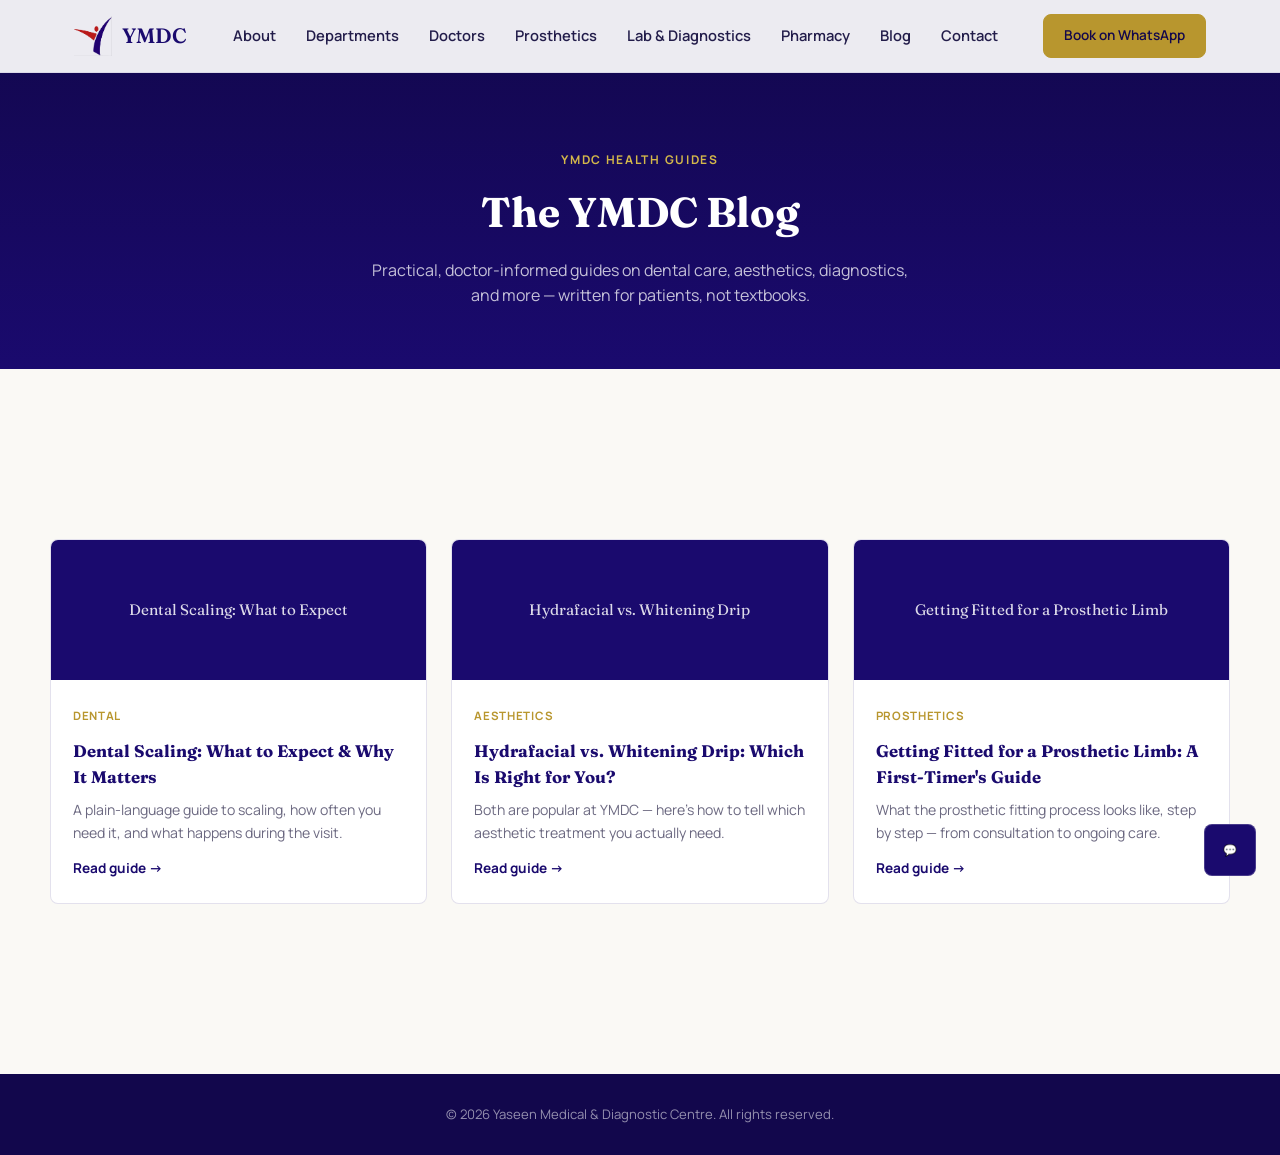
==== commit 65fd4860: "Remove pharmacy prices, extend About Us content, add Lab & Diagnostics page, add homepage banner Co-" ====
--- a/blog/index.html
+++ b/blog/index.html
@@ -22,6 +22,7 @@
       <li><a href="../index.html#departments">Departments</a></li>
       <li><a href="../index.html#doctors">Doctors</a></li>
       <li><a href="../index.html#prosthetics">Prosthetics</a></li>
+      <li><a href="../lab.html">Lab &amp; Diagnostics</a></li>
       <li><a href="../pharmacy.html">Pharmacy</a></li>
       <li><a href="index.html">Blog</a></li>
       <li><a href="../index.html#contact">Contact</a></li>
--- a/css/style.css
+++ b/css/style.css
@@ -624,12 +624,13 @@
 .pharmacy-row { cursor: pointer; transition: background 0.12s ease; }
 .pharmacy-row:hover { background: rgba(26, 10, 110, 0.07) !important; }
 .pharmacy-name { color: var(--ink); }
-.pharmacy-price {
+.pharmacy-category {
   text-align: right;
   white-space: nowrap;
+  font-size: 0.82rem;
   font-weight: 600;
-  color: var(--navy);
-  width: 110px;
+  color: var(--grey);
+  width: 140px;
 }
 .pharmacy-empty {
   padding: 28px 16px;
@@ -656,11 +657,80 @@
   white-space: nowrap;
   border: 0;
 }
+
+/* Lab page extras */
+.lab-search-label { max-width: none; flex: 1; }
+.lab-category-heading {
+  font-family: var(--font-body);
+  font-size: 0.72rem;
+  font-weight: 700;
+  letter-spacing: 0.08em;
+  text-transform: uppercase;
+  color: var(--navy);
+  padding: 14px 16px 8px;
+  background: rgba(26, 10, 110, 0.04);
+  border-bottom: var(--border);
+  margin: 0;
+}
+.lab-category-heading:not(:first-child) {
+  border-top: var(--border);
+}
+.lab-table { border: none; }
+.lab-table tbody tr:nth-child(even) { background: rgba(26, 10, 110, 0.03); }
+.lab-features {
+  display: grid;
+  grid-template-columns: 1fr 1fr;
+  gap: 16px;
+  margin-top: 40px;
+}
+.lab-feature {
+  border: var(--border);
+  border-radius: var(--radius);
+  background: var(--white);
+  padding: 28px 24px;
+}
+.lab-feature h2 {
+  font-family: var(--font-body);
+  font-size: 1.05rem;
+  font-weight: 700;
+  margin-bottom: 10px;
+}
+.lab-feature p {
+  color: var(--grey);
+  font-size: 0.95rem;
+  line-height: 1.65;
+  margin-bottom: 18px;
+}
+
+/* Lightweight homepage strip */
+.site-banner {
+  background: var(--white);
+  border-bottom: 1px solid rgba(26, 10, 110, 0.1);
+}
+.site-banner-inner {
+  padding: 14px 24px;
+}
+.site-banner p {
+  margin: 0;
+  font-size: 0.95rem;
+  color: var(--ink);
+  text-align: center;
+}
+.site-banner a {
+  color: var(--navy);
+  font-weight: 700;
+  text-decoration: underline;
+  text-underline-offset: 3px;
+}
+.site-banner a:hover { color: var(--navy-deep); }
+
 @media (max-width: 600px) {
   .pharmacy-controls { flex-direction: column; align-items: stretch; }
   .pharmacy-search-label { max-width: none; }
   .pharmacy-order-cta { left: 24px; right: 24px; transform: none; width: auto; justify-content: center; }
   .pharmacy-page { padding-bottom: 140px; }
+  .lab-features { grid-template-columns: 1fr; }
+  .pharmacy-category { width: auto; }
 }
 
 /* ---------- Promotions ---------- */
